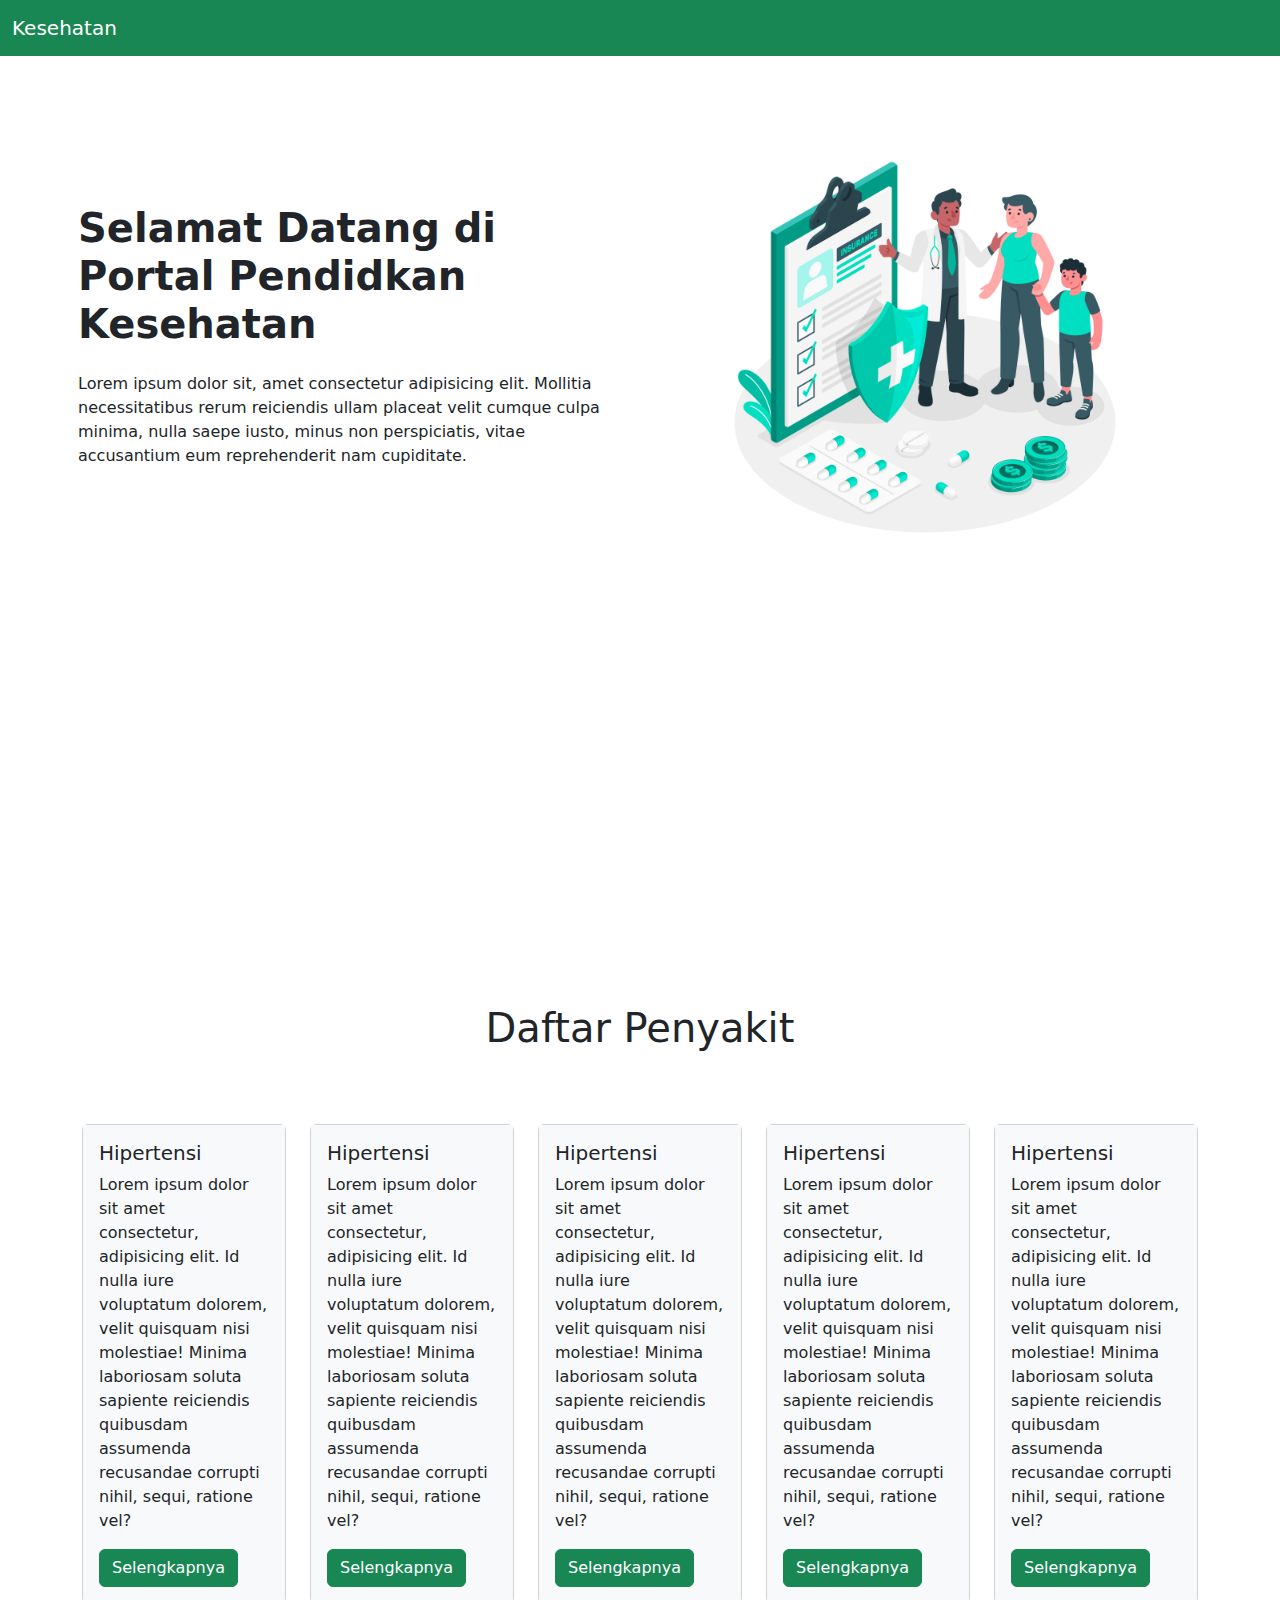
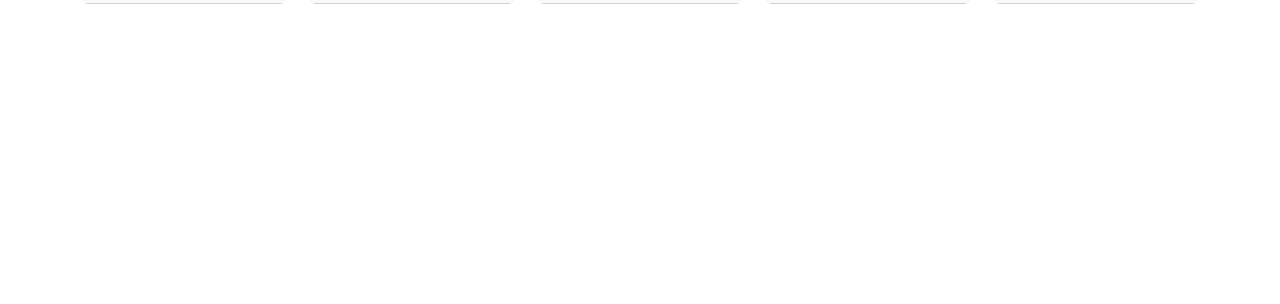
==== index.html @ 6a11264e "update 3" ====
<!DOCTYPE html>
<html lang="en">
  <head>
    <meta charset="UTF-8" />
    <meta name="viewport" content="width=device-width, initial-scale=1.0" />
    <title>Portal Kesehatan</title>
    <link
      href="https://cdn.jsdelivr.net/npm/bootstrap@5.3.3/dist/css/bootstrap.min.css"
      rel="stylesheet"
      integrity="sha384-QWTKZyjpPEjISv5WaRU9OFeRpok6YctnYmDr5pNlyT2bRjXh0JMhjY6hW+ALEwIH"
      crossorigin="anonymous"
    />
    <link rel="stylesheet" href="style.css" />
  </head>
  <body>
    <header class="sticky-top z-100">
      <nav class="navbar navbar-expand-lg bg-success">
        <div class="container-fluid">
          <a class="navbar-brand text-white" href="#">Kesehatan</a>
          <button
            class="navbar-toggler"
            type="button"
            data-bs-toggle="collapse"
            data-bs-target="#navbarSupportedContent"
            aria-controls="navbarSupportedContent"
            aria-expanded="false"
            aria-label="Toggle navigation"
          >
            <span class="navbar-toggler-icon"></span>
          </button>
          <div class="collapse navbar-collapse" id="navbarSupportedContent">
            <!-- <ul class="navbar-nav me-auto mb-2 mb-lg-0">
              <li class="nav-item">
                <a class="nav-link active" aria-current="page" href="#">Home</a>
              </li>
              <li class="nav-item">
                <a class="nav-link" href="#">Link</a>
              </li>
              <li class="nav-item dropdown">
                <a
                  class="nav-link dropdown-toggle"
                  href="#"
                  role="button"
                  data-bs-toggle="dropdown"
                  aria-expanded="false"
                >
                  Dropdown
                </a>
                <ul class="dropdown-menu">
                  <li><a class="dropdown-item" href="#">Action</a></li>
                  <li><a class="dropdown-item" href="#">Another action</a></li>
                  <li><hr class="dropdown-divider" /></li>
                  <li>
                    <a class="dropdown-item" href="#">Something else here</a>
                  </li>
                </ul>
              </li>
              <li class="nav-item">
                <a class="nav-link disabled" aria-disabled="true">Disabled</a>
              </li>
            </ul>
            <form class="d-flex" role="search">
              <input
                class="form-control me-2"
                type="search"
                placeholder="Search"
                aria-label="Search"
              />
              <button class="btn btn-outline-success" type="submit">
                Search
              </button>
            </form> -->
          </div>
        </div>
      </nav>
    </header>

    <main class="pt-5">
      <section class="about">
        <div class="container vh-100">
          <div class="row justify-content-center align-items-center pt-4">
            <div class="col-6 my-2 p-2">
              <h1 class="fw-bold mb-4">
                Selamat Datang di Portal Pendidkan Kesehatan
              </h1>
              <p>
                Lorem ipsum dolor sit, amet consectetur adipisicing elit.
                Mollitia necessitatibus rerum reiciendis ullam placeat velit
                cumque culpa minima, nulla saepe iusto, minus non perspiciatis,
                vitae accusantium eum reprehenderit nam cupiditate.
              </p>
            </div>
            <div class="col-6 my-2 p-2">
              <div class="d-flex justify-content-center">
                <img src="img/logo.jpg" alt="" width="400" />
              </div>
            </div>
          </div>
        </div>
      </section>
      <section class="konten">
        <div class="container vh-100">
          <h1 class="text-center mb-4">Daftar Penyakit</h1>
          <div class="d-flex gap-4 justify-content-center">
            <div class="card mt-5" style="width: 18rem">
              <div class="card-body bg-light">
                <h5 class="card-title">Hipertensi</h5>
                <p class="card-text">
                  Lorem ipsum dolor sit amet consectetur, adipisicing elit. Id
                  nulla iure voluptatum dolorem, velit quisquam nisi molestiae!
                  Minima laboriosam soluta sapiente reiciendis quibusdam
                  assumenda recusandae corrupti nihil, sequi, ratione vel?
                </p>
                <a href="page/hipertensi.html" target="_blank" class="btn btn-success">Selengkapnya</a>
              </div>
            </div>
            <div class="card mt-5" style="width: 18rem">
              <div class="card-body bg-light">
                <h5 class="card-title">Hipertensi</h5>
                <p class="card-text">
                  Lorem ipsum dolor sit amet consectetur, adipisicing elit. Id
                  nulla iure voluptatum dolorem, velit quisquam nisi molestiae!
                  Minima laboriosam soluta sapiente reiciendis quibusdam
                  assumenda recusandae corrupti nihil, sequi, ratione vel?
                </p>
                <a href="#" class="btn btn-success">Selengkapnya</a>
              </div>
            </div>
            <div class="card mt-5" style="width: 18rem">
              <div class="card-body bg-light">
                <h5 class="card-title">Hipertensi</h5>
                <p class="card-text">
                  Lorem ipsum dolor sit amet consectetur, adipisicing elit. Id
                  nulla iure voluptatum dolorem, velit quisquam nisi molestiae!
                  Minima laboriosam soluta sapiente reiciendis quibusdam
                  assumenda recusandae corrupti nihil, sequi, ratione vel?
                </p>
                <a href="#" class="btn btn-success">Selengkapnya</a>
              </div>
            </div>
            <div class="card mt-5" style="width: 18rem">
              <div class="card-body bg-light">
                <h5 class="card-title">Hipertensi</h5>
                <p class="card-text">
                  Lorem ipsum dolor sit amet consectetur, adipisicing elit. Id
                  nulla iure voluptatum dolorem, velit quisquam nisi molestiae!
                  Minima laboriosam soluta sapiente reiciendis quibusdam
                  assumenda recusandae corrupti nihil, sequi, ratione vel?
                </p>
                <a href="#" class="btn btn-success">Selengkapnya</a>
              </div>
            </div>
            <div class="card mt-5" style="width: 18rem">
              <div class="card-body bg-light">
                <h5 class="card-title">Hipertensi</h5>
                <p class="card-text">
                  Lorem ipsum dolor sit amet consectetur, adipisicing elit. Id
                  nulla iure voluptatum dolorem, velit quisquam nisi molestiae!
                  Minima laboriosam soluta sapiente reiciendis quibusdam
                  assumenda recusandae corrupti nihil, sequi, ratione vel?
                </p>
                <a href="#" class="btn btn-success">Selengkapnya</a>
              </div>
            </div>
          </div>
        </div>
      </section>
    </main>

    <script
      src="https://cdn.jsdelivr.net/npm/bootstrap@5.3.3/dist/js/bootstrap.bundle.min.js"
      integrity="sha384-YvpcrYf0tY3lHB60NNkmXc5s9fDVZLESaAA55NDzOxhy9GkcIdslK1eN7N6jIeHz"
      crossorigin="anonymous"
    ></script>
  </body>
</html>
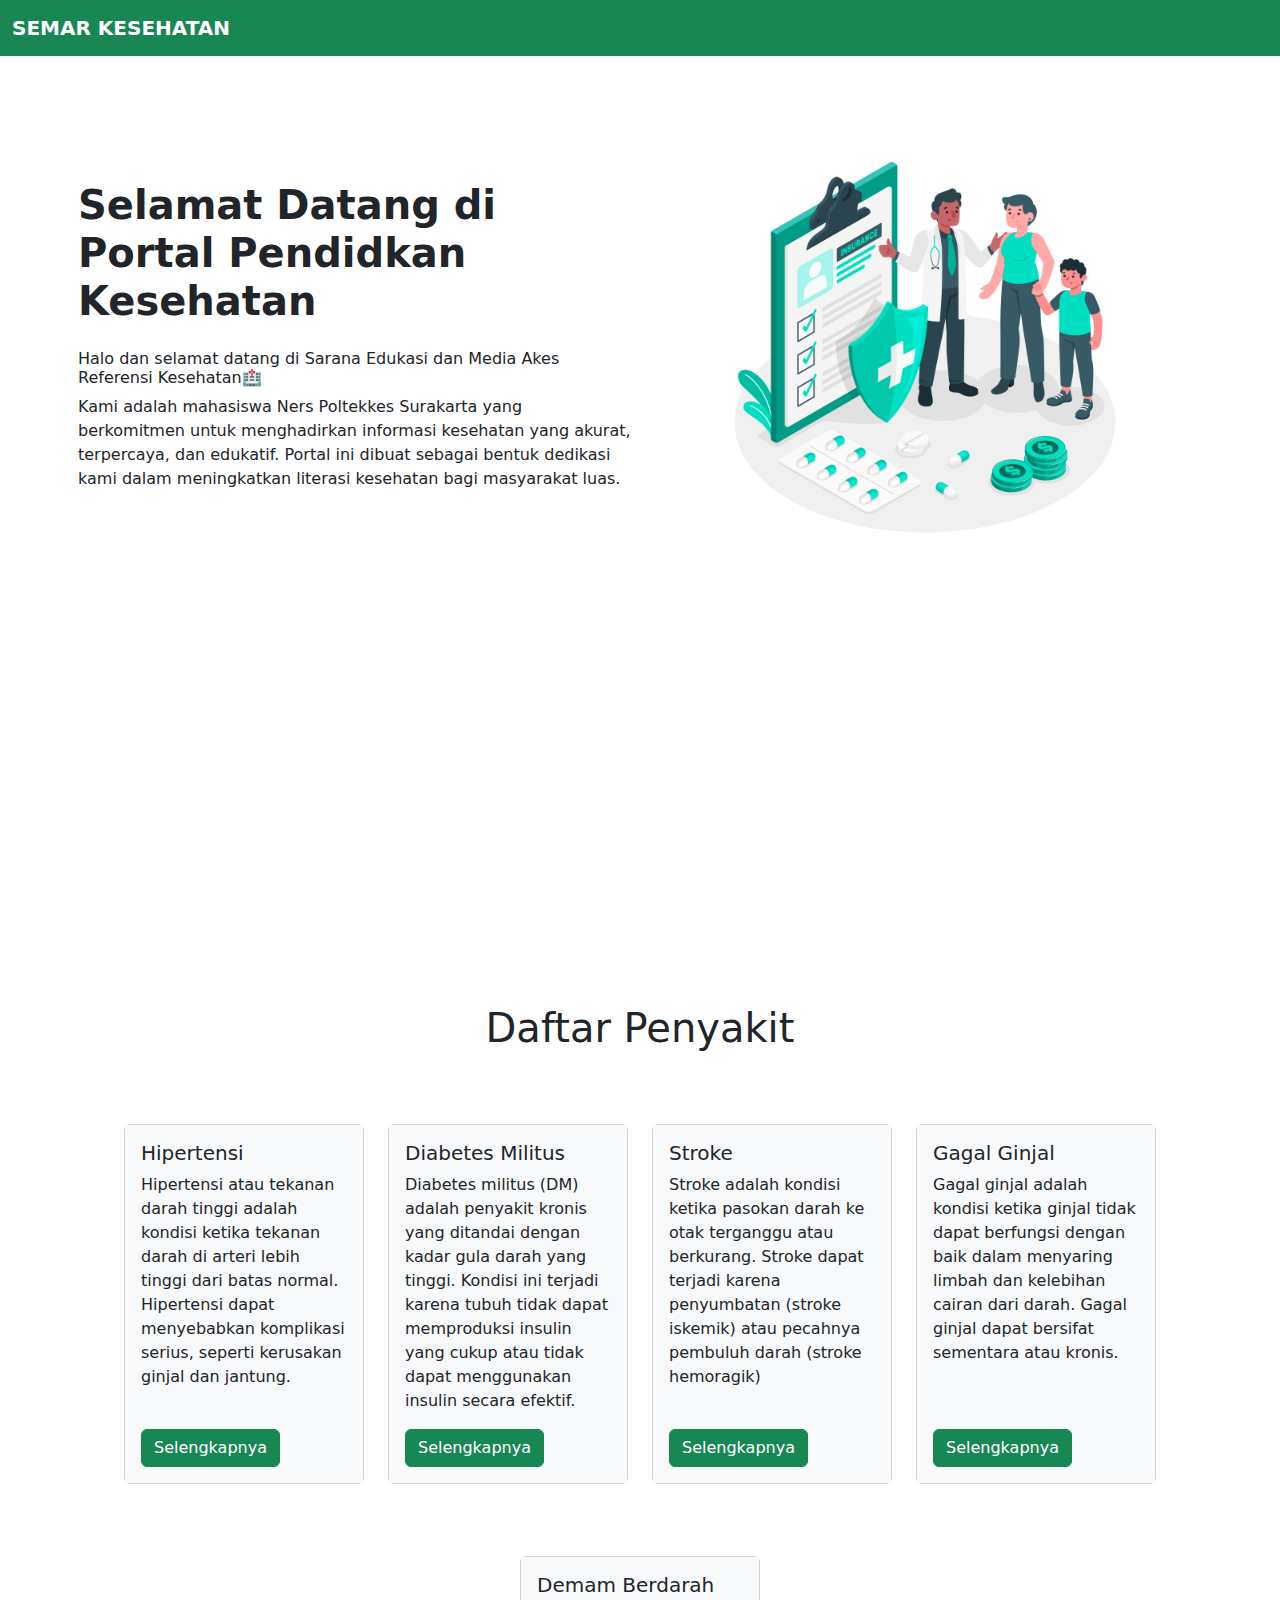
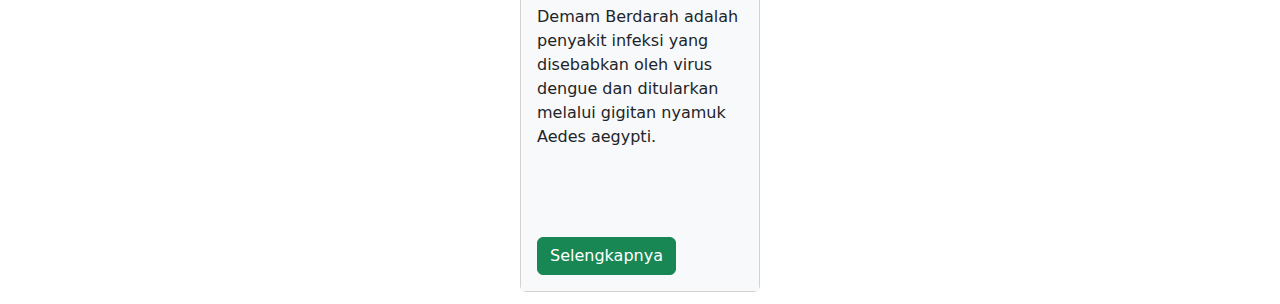
==== commit d8c261d5: "update some" ====
--- a/index.html
+++ b/index.html
@@ -16,7 +16,9 @@
     <header class="sticky-top z-100">
       <nav class="navbar navbar-expand-lg bg-success">
         <div class="container-fluid">
-          <a class="navbar-brand text-white" href="#">Kesehatan</a>
+          <a class="navbar-brand text-white" href="#"
+            ><strong>SEMAR KESEHATAN</strong></a
+          >
           <button
             class="navbar-toggler"
             type="button"
@@ -79,20 +81,27 @@
       <section class="about">
         <div class="container vh-100">
           <div class="row justify-content-center align-items-center pt-4">
-            <div class="col-6 my-2 p-2">
-              <h1 class="fw-bold mb-4">
-                Selamat Datang di Portal Pendidkan Kesehatan
-              </h1>
-              <p>
-                Lorem ipsum dolor sit, amet consectetur adipisicing elit.
-                Mollitia necessitatibus rerum reiciendis ullam placeat velit
-                cumque culpa minima, nulla saepe iusto, minus non perspiciatis,
-                vitae accusantium eum reprehenderit nam cupiditate.
-              </p>
+            <div class="col-6 my-2 p-2 teks-head">
+              <div class="kesehatan">
+                <h1 class="fw-bold mb-4">
+                  Selamat Datang di Portal Pendidkan Kesehatan
+                </h1>
+                <h6>
+                  Halo dan selamat datang di Sarana Edukasi dan Media Akes
+                  Referensi Kesehatan🏥
+                </h6>
+                <p>
+                  Kami adalah mahasiswa Ners Poltekkes Surakarta yang
+                  berkomitmen untuk menghadirkan informasi kesehatan yang
+                  akurat, terpercaya, dan edukatif. Portal ini dibuat sebagai
+                  bentuk dedikasi kami dalam meningkatkan literasi kesehatan
+                  bagi masyarakat luas.
+                </p>
+              </div>
             </div>
             <div class="col-6 my-2 p-2">
               <div class="d-flex justify-content-center">
-                <img src="img/logo.jpg" alt="" width="400" />
+                <img src="img/logo.jpg" alt="" width="400" loading="lazy" />
               </div>
             </div>
           </div>
@@ -101,65 +110,66 @@
       <section class="konten">
         <div class="container vh-100">
           <h1 class="text-center mb-4">Daftar Penyakit</h1>
-          <div class="d-flex gap-4 justify-content-center">
-            <div class="card mt-5" style="width: 18rem">
+          <div class="penyakit d-flex flex-wrap gap-4 justify-content-center">
+            <div class="card mt-5" style="width: 15rem">
               <div class="card-body bg-light">
                 <h5 class="card-title">Hipertensi</h5>
                 <p class="card-text">
-                  Lorem ipsum dolor sit amet consectetur, adipisicing elit. Id
-                  nulla iure voluptatum dolorem, velit quisquam nisi molestiae!
-                  Minima laboriosam soluta sapiente reiciendis quibusdam
-                  assumenda recusandae corrupti nihil, sequi, ratione vel?
+                  Hipertensi atau tekanan darah tinggi adalah kondisi ketika
+                  tekanan darah di arteri lebih tinggi dari batas normal.
+                  Hipertensi dapat menyebabkan komplikasi serius, seperti
+                  kerusakan ginjal dan jantung.
                 </p>
-                <a href="page/hipertensi.html" target="_blank" class="btn btn-success">Selengkapnya</a>
+                  <a href="page/hipertensi.html" class="tombolNext btn btn-success mt-4"
+                    >Selengkapnya</a
+                  >
               </div>
             </div>
-            <div class="card mt-5" style="width: 18rem">
+            <div class="card mt-5" style="width: 15rem">
               <div class="card-body bg-light">
-                <h5 class="card-title">Hipertensi</h5>
+                <h5 class="card-title">Diabetes Militus</h5>
                 <p class="card-text">
-                  Lorem ipsum dolor sit amet consectetur, adipisicing elit. Id
-                  nulla iure voluptatum dolorem, velit quisquam nisi molestiae!
-                  Minima laboriosam soluta sapiente reiciendis quibusdam
-                  assumenda recusandae corrupti nihil, sequi, ratione vel?
+                  Diabetes militus (DM) adalah penyakit kronis yang ditandai
+                  dengan kadar gula darah yang tinggi. Kondisi ini terjadi
+                  karena tubuh tidak dapat memproduksi insulin yang cukup atau
+                  tidak dapat menggunakan insulin secara efektif.
                 </p>
-                <a href="#" class="btn btn-success">Selengkapnya</a>
+                <a href="page/diabetes-militus.html" class="tombolNext btn btn-success">Selengkapnya</a>
               </div>
             </div>
-            <div class="card mt-5" style="width: 18rem">
+            <div class="card mt-5" style="width: 15rem">
               <div class="card-body bg-light">
-                <h5 class="card-title">Hipertensi</h5>
+                <h5 class="card-title">Stroke</h5>
                 <p class="card-text">
-                  Lorem ipsum dolor sit amet consectetur, adipisicing elit. Id
-                  nulla iure voluptatum dolorem, velit quisquam nisi molestiae!
-                  Minima laboriosam soluta sapiente reiciendis quibusdam
-                  assumenda recusandae corrupti nihil, sequi, ratione vel?
+                  Stroke adalah kondisi ketika pasokan darah ke otak terganggu
+                  atau berkurang. Stroke dapat terjadi karena penyumbatan
+                  (stroke iskemik) atau pecahnya pembuluh darah (stroke
+                  hemoragik)
                 </p>
-                <a href="#" class="btn btn-success">Selengkapnya</a>
+                <a href="page/stroke.html" class="tombolNext btn btn-success mt-4">Selengkapnya</a>
               </div>
             </div>
-            <div class="card mt-5" style="width: 18rem">
+            <div class="card mt-5" style="width: 15rem">
               <div class="card-body bg-light">
-                <h5 class="card-title">Hipertensi</h5>
+                <h5 class="card-title">Gagal Ginjal</h5>
                 <p class="card-text">
-                  Lorem ipsum dolor sit amet consectetur, adipisicing elit. Id
-                  nulla iure voluptatum dolorem, velit quisquam nisi molestiae!
-                  Minima laboriosam soluta sapiente reiciendis quibusdam
-                  assumenda recusandae corrupti nihil, sequi, ratione vel?
+                  Gagal ginjal adalah kondisi ketika ginjal tidak dapat
+                  berfungsi dengan baik dalam menyaring limbah dan kelebihan
+                  cairan dari darah. Gagal ginjal dapat bersifat sementara atau
+                  kronis.
                 </p>
-                <a href="#" class="btn btn-success">Selengkapnya</a>
+                <a href="page/gagal-ginjal.html" class="tombolNext btn btn-success mt-5">Selengkapnya</a>
               </div>
             </div>
-            <div class="card mt-5" style="width: 18rem">
+            <div class="card mt-5" style="width: 15rem">
               <div class="card-body bg-light">
-                <h5 class="card-title">Hipertensi</h5>
-                <p class="card-text">
-                  Lorem ipsum dolor sit amet consectetur, adipisicing elit. Id
-                  nulla iure voluptatum dolorem, velit quisquam nisi molestiae!
-                  Minima laboriosam soluta sapiente reiciendis quibusdam
-                  assumenda recusandae corrupti nihil, sequi, ratione vel?
+                <h5 class="card-title">Demam Berdarah</h5>
+                <p class="card-text mb-4 pb-3">
+                  Demam Berdarah adalah penyakit infeksi yang disebabkan oleh
+                  virus dengue dan ditularkan melalui gigitan nyamuk Aedes
+                  aegypti.
                 </p>
-                <a href="#" class="btn btn-success">Selengkapnya</a>
+                <a href="page/demam-berdarah.html" class="tombolNext btn btn-success mt-5">Selengkapnya</a>
               </div>
             </div>
           </div>
--- a/style.css
+++ b/style.css
@@ -0,0 +1,41 @@
+@media (max-width: 1000px) {
+    .about .row {
+        display: flex;
+        flex-direction: column-reverse;
+    }
+    .about img {
+        width: 300px;
+    }
+
+    .about .teks-head {
+        width: 100%;
+    }
+
+    .kesehatan {
+        padding: 10px;
+        width: 100%;
+    }
+
+    .penyakit {
+        flex-direction: column;
+        align-items: center;
+    }
+    
+    .penyakit .card {
+        margin-top: 10px !important;
+        width: 90% !important;
+    }
+
+    iframe {
+        width: 90%;
+        height: 215px;
+    }
+
+    .card-text {
+        margin-bottom: 2
+    }
+
+    .tombolNext {
+        margin-top: 0 !important;
+    }
+}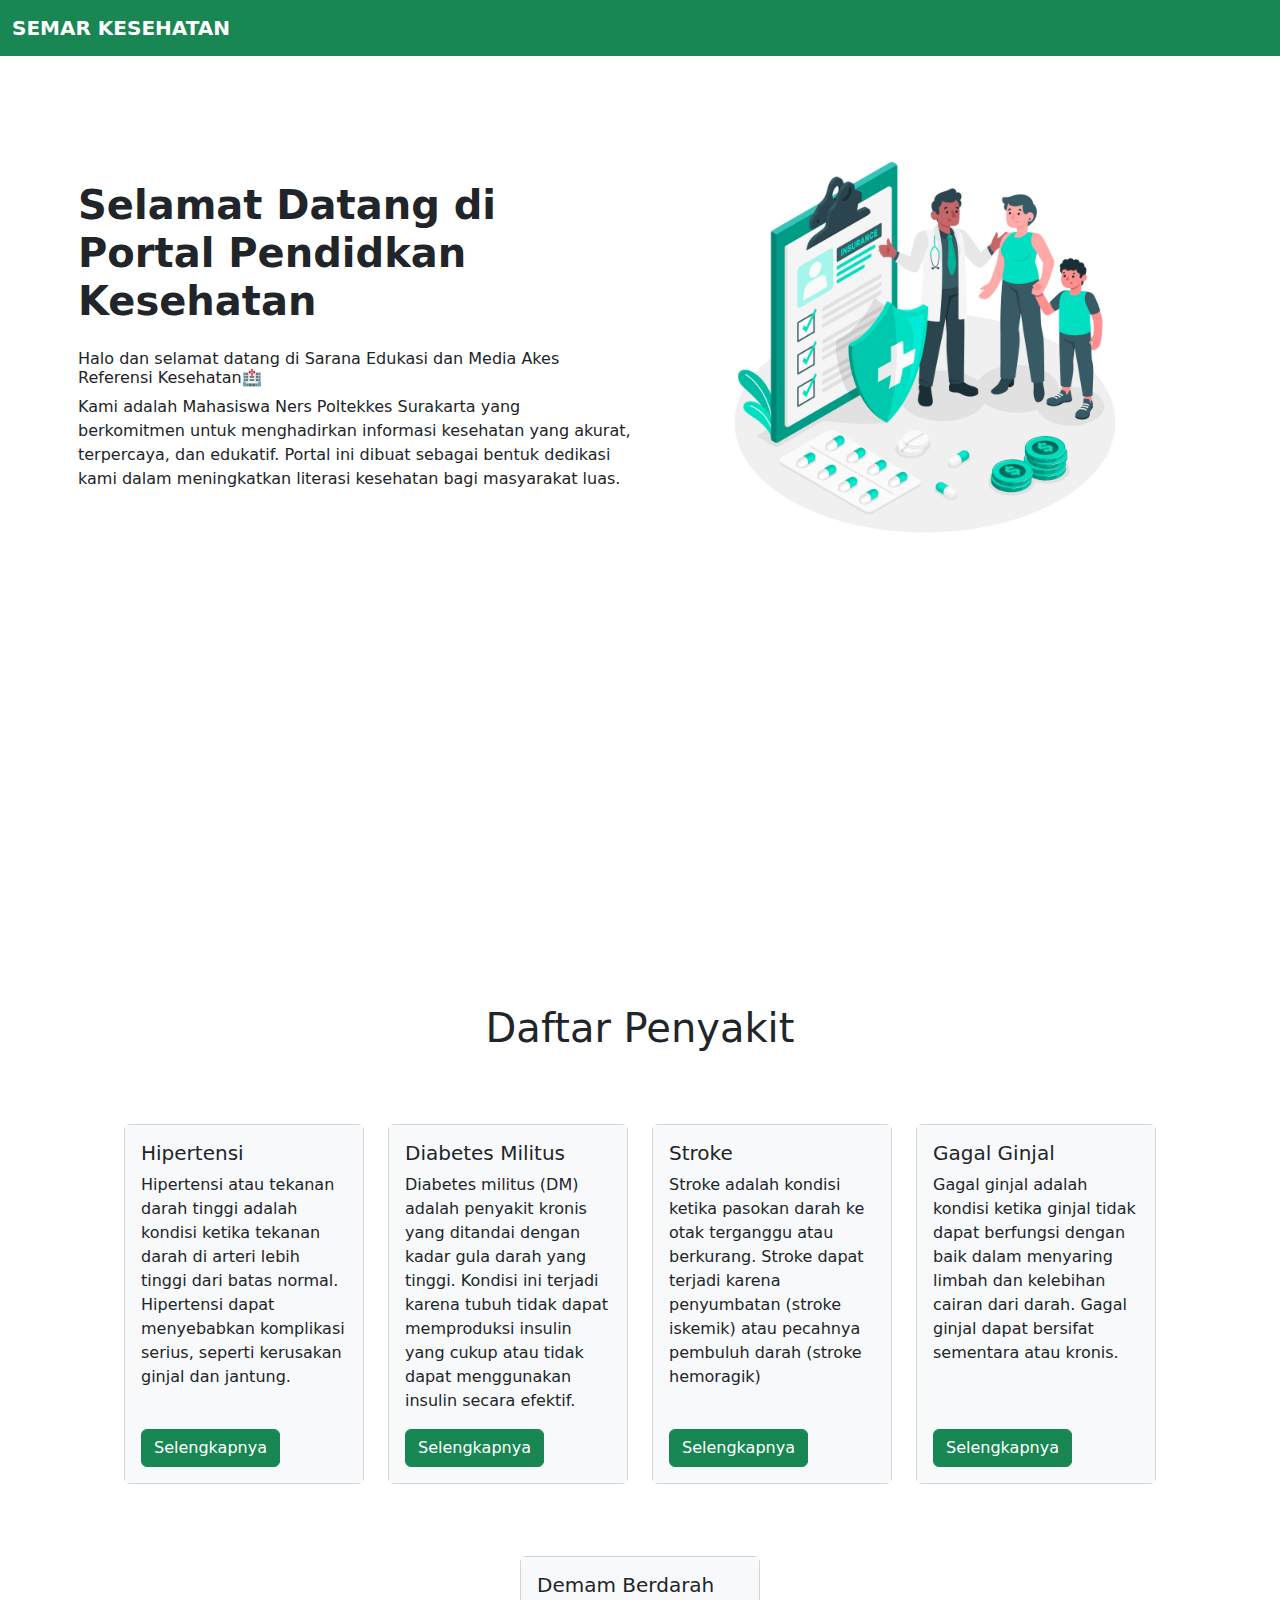
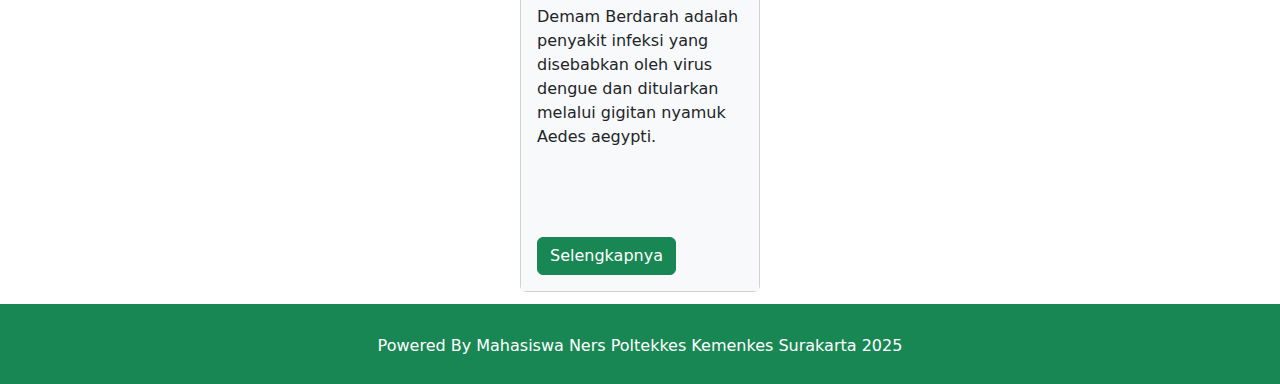
==== commit f0949848: "update some" ====
--- a/index.html
+++ b/index.html
@@ -91,7 +91,7 @@
                   Referensi Kesehatan🏥
                 </h6>
                 <p>
-                  Kami adalah mahasiswa Ners Poltekkes Surakarta yang
+                  Kami adalah Mahasiswa Ners Poltekkes Surakarta yang
                   berkomitmen untuk menghadirkan informasi kesehatan yang
                   akurat, terpercaya, dan edukatif. Portal ini dibuat sebagai
                   bentuk dedikasi kami dalam meningkatkan literasi kesehatan
@@ -161,7 +161,7 @@
                 <a href="page/gagal-ginjal.html" class="tombolNext btn btn-success mt-5">Selengkapnya</a>
               </div>
             </div>
-            <div class="card mt-5" style="width: 15rem">
+            <div class="card mt-5 mb-5" style="width: 15rem">
               <div class="card-body bg-light">
                 <h5 class="card-title">Demam Berdarah</h5>
                 <p class="card-text mb-4 pb-3">
@@ -177,6 +177,10 @@
       </section>
     </main>
 
+    <footer class="bg-success">
+      <p>Powered By Mahasiswa Ners Poltekkes Kemenkes Surakarta 2025</p>
+    </footer>
+
     <script
       src="https://cdn.jsdelivr.net/npm/bootstrap@5.3.3/dist/js/bootstrap.bundle.min.js"
       integrity="sha384-YvpcrYf0tY3lHB60NNkmXc5s9fDVZLESaAA55NDzOxhy9GkcIdslK1eN7N6jIeHz"
--- a/style.css
+++ b/style.css
@@ -1,3 +1,14 @@
+footer {
+    color: white;
+    padding-top: 20px;
+    display: flex;
+    justify-content: center;
+    align-items: center;
+    width: 100%;
+    height: 80px;
+    margin-top: auto;
+}
+
 @media (max-width: 1000px) {
     .about .row {
         display: flex;
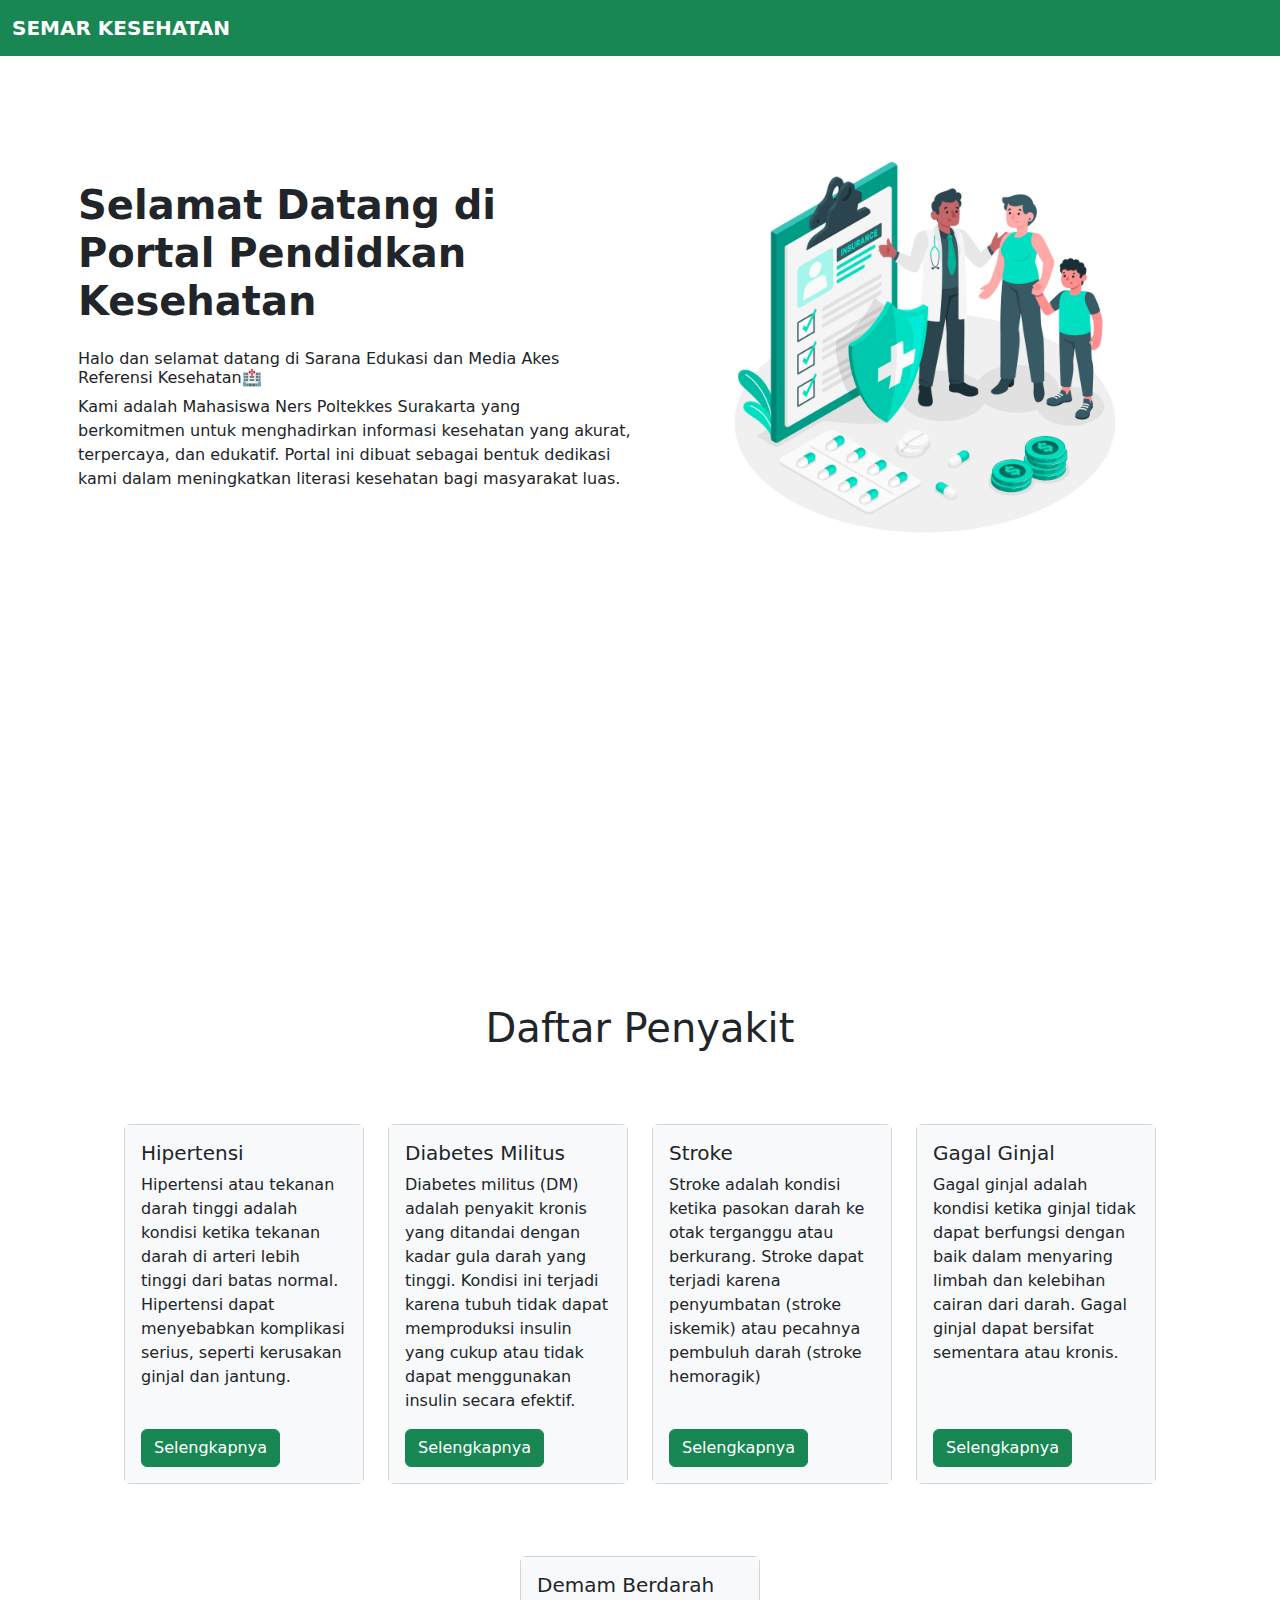
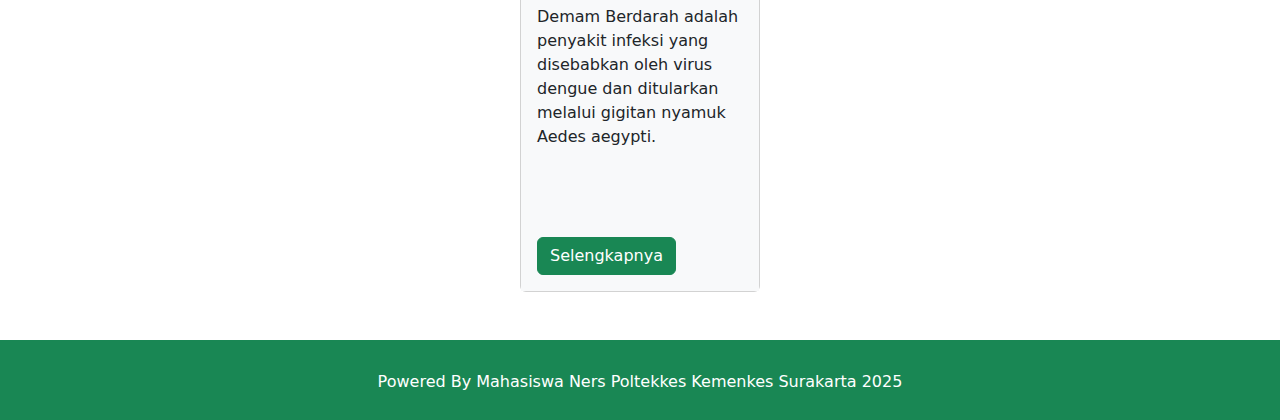
==== commit 5e2229fe: "update footer" ====
--- a/index.html
+++ b/index.html
@@ -108,7 +108,7 @@
         </div>
       </section>
       <section class="konten">
-        <div class="container vh-100">
+        <div class="container">
           <h1 class="text-center mb-4">Daftar Penyakit</h1>
           <div class="penyakit d-flex flex-wrap gap-4 justify-content-center">
             <div class="card mt-5" style="width: 15rem">
--- a/style.css
+++ b/style.css
@@ -15,7 +15,7 @@
         flex-direction: column-reverse;
     }
     .about img {
-        width: 300px;
+        width: 250px;
     }
 
     .about .teks-head {
@@ -49,4 +49,8 @@
     .tombolNext {
         margin-top: 0 !important;
     }
+
+    footer {
+        font-size: small;
+    }
 }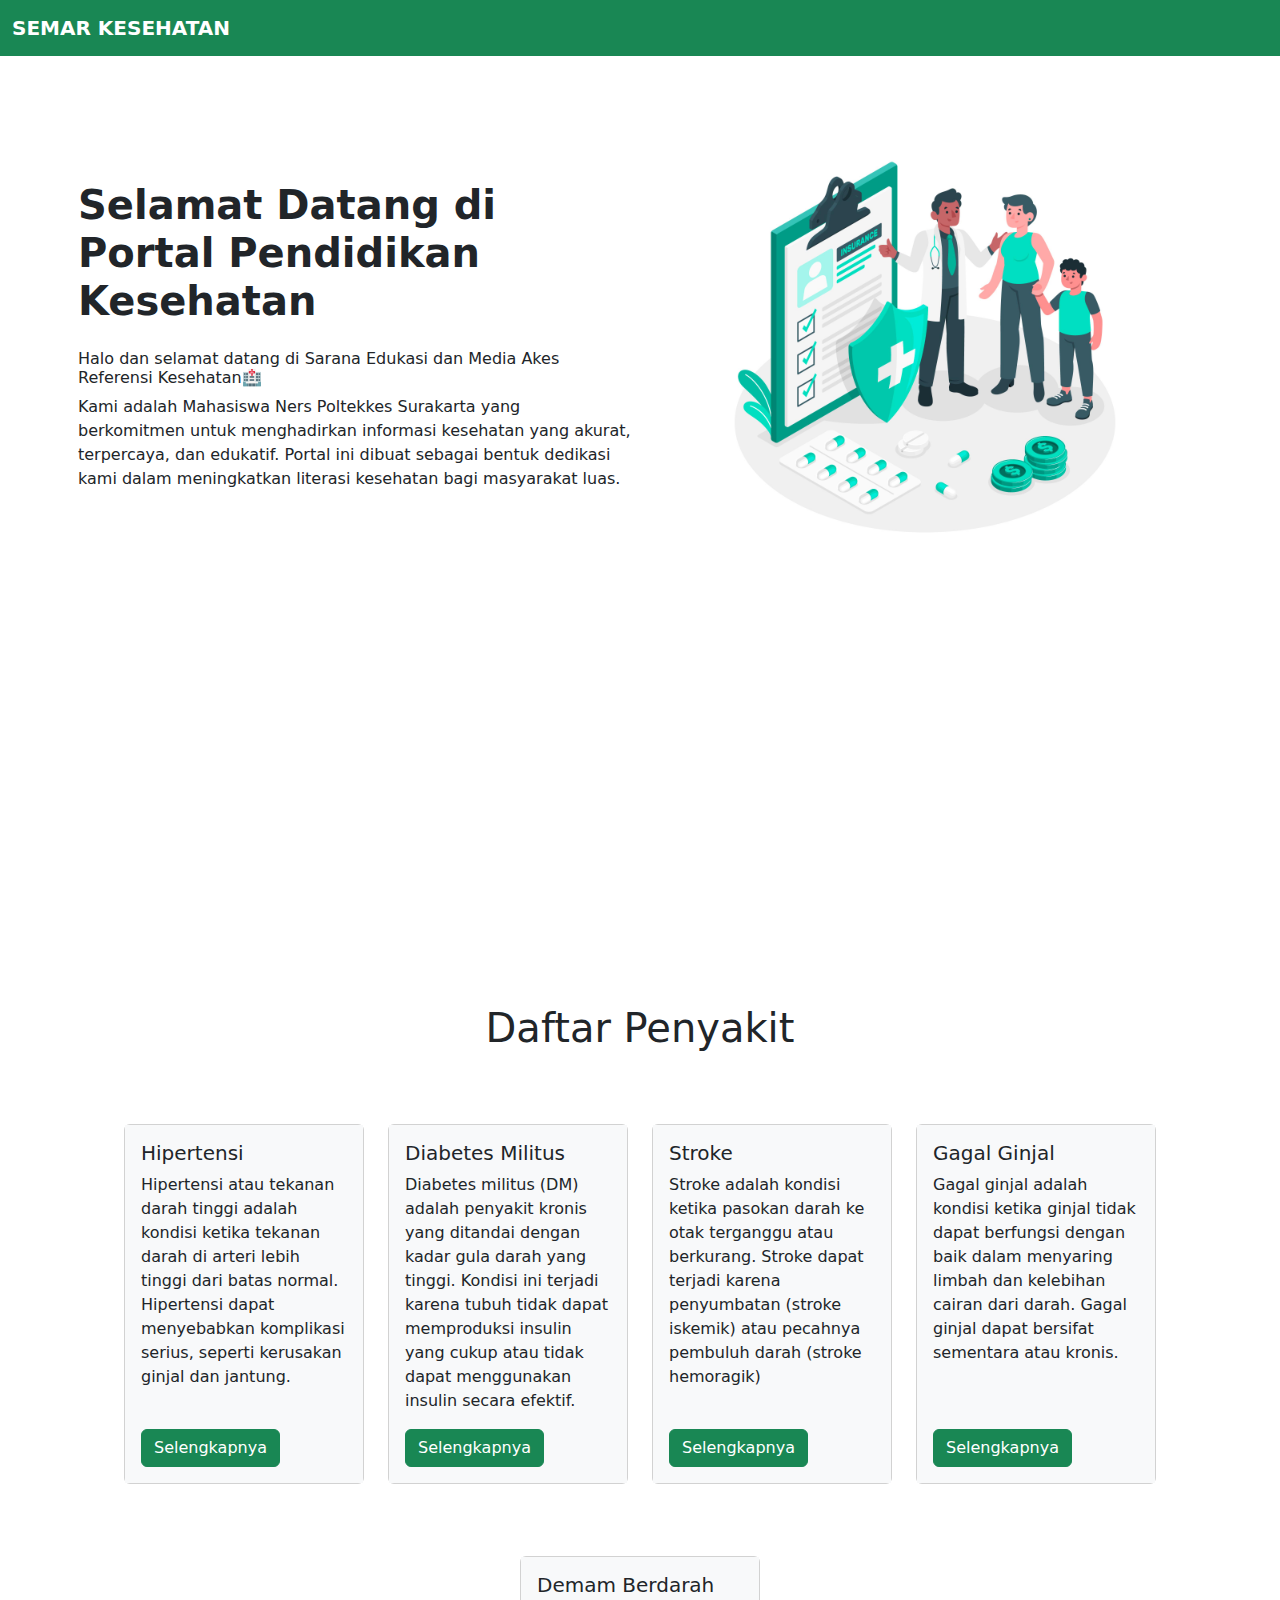
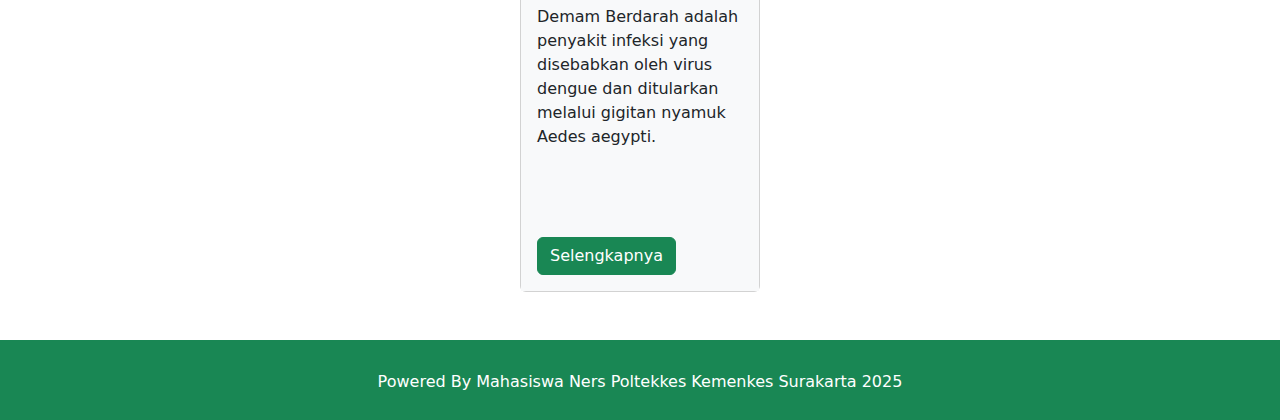
==== commit 826b279b: "update home" ====
--- a/index.html
+++ b/index.html
@@ -84,7 +84,7 @@
             <div class="col-6 my-2 p-2 teks-head">
               <div class="kesehatan">
                 <h1 class="fw-bold mb-4">
-                  Selamat Datang di Portal Pendidkan Kesehatan
+                  Selamat Datang di Portal Pendidikan Kesehatan
                 </h1>
                 <h6>
                   Halo dan selamat datang di Sarana Edukasi dan Media Akes
--- a/style.css
+++ b/style.css
@@ -53,4 +53,10 @@
     footer {
         font-size: small;
     }
+
+    footer p {
+        margin-left: 30px;
+        margin-right: 30px;
+        text-align: center;
+    }
 }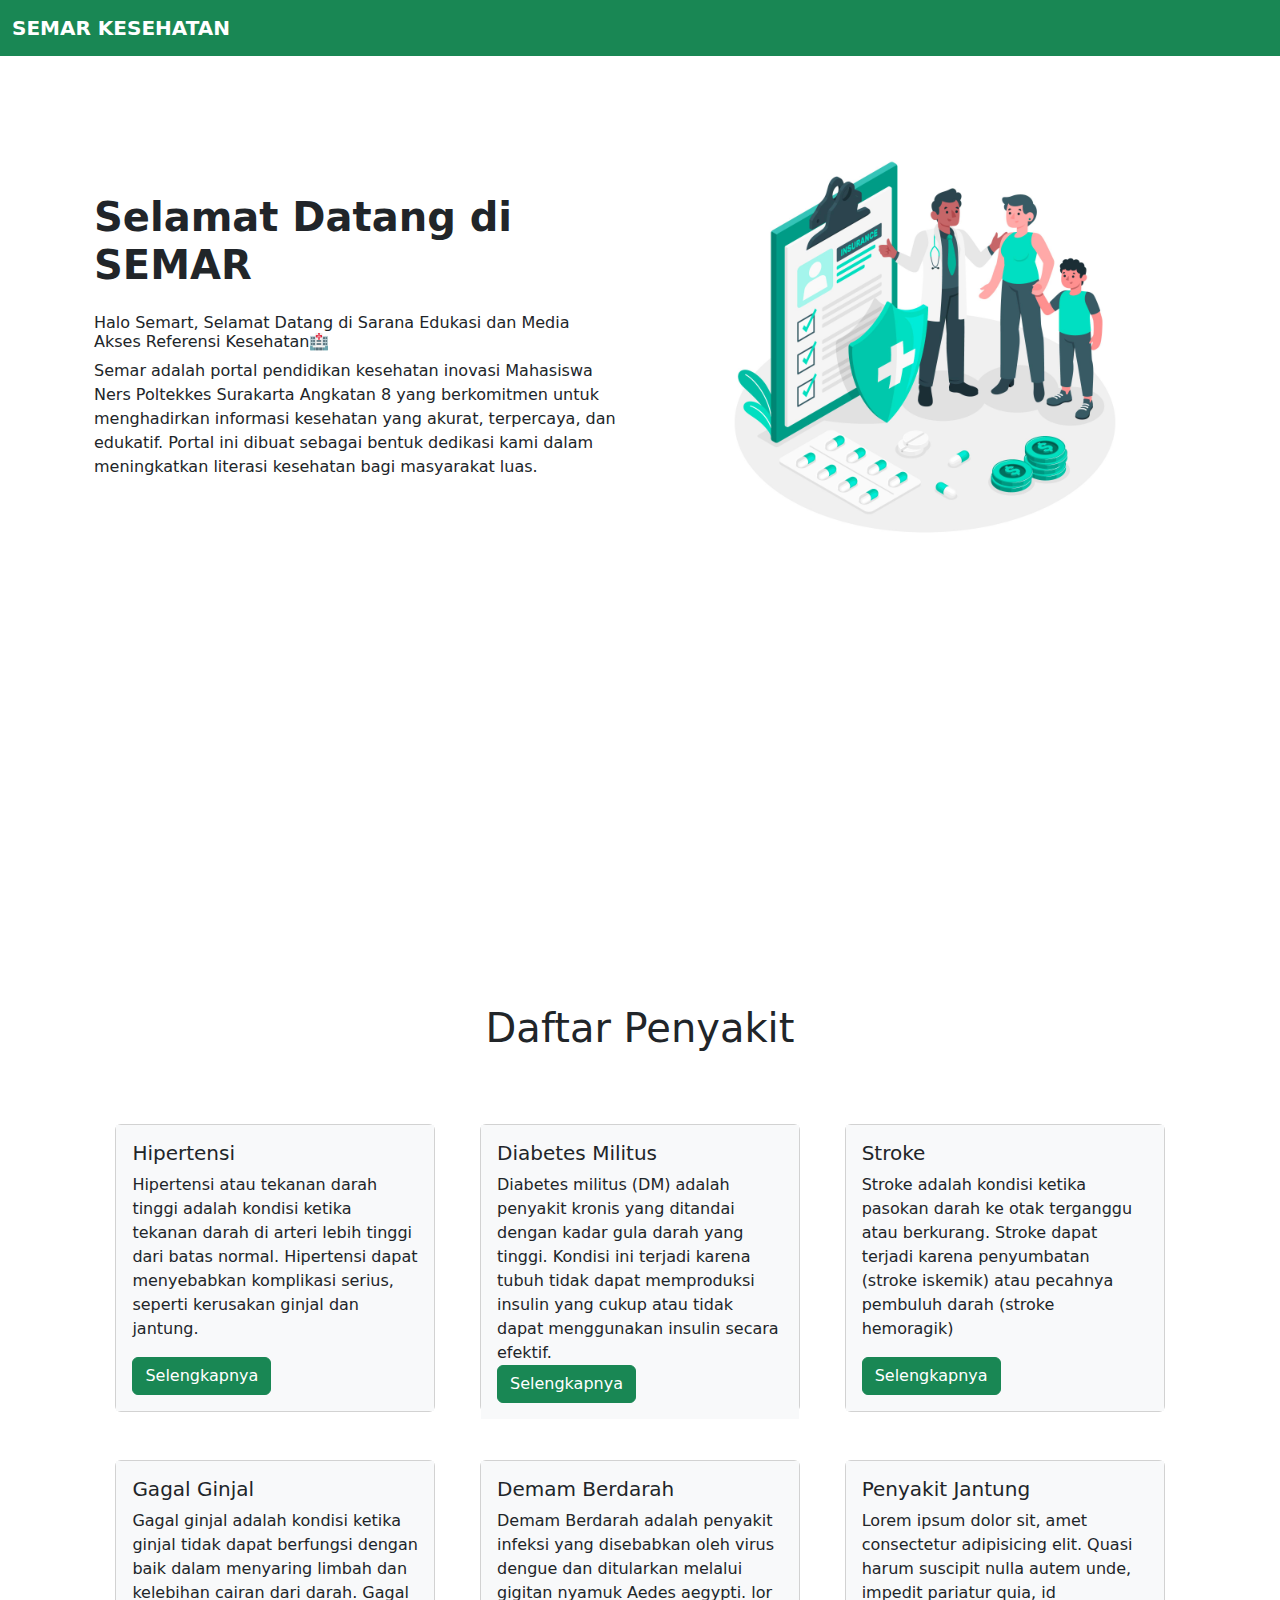
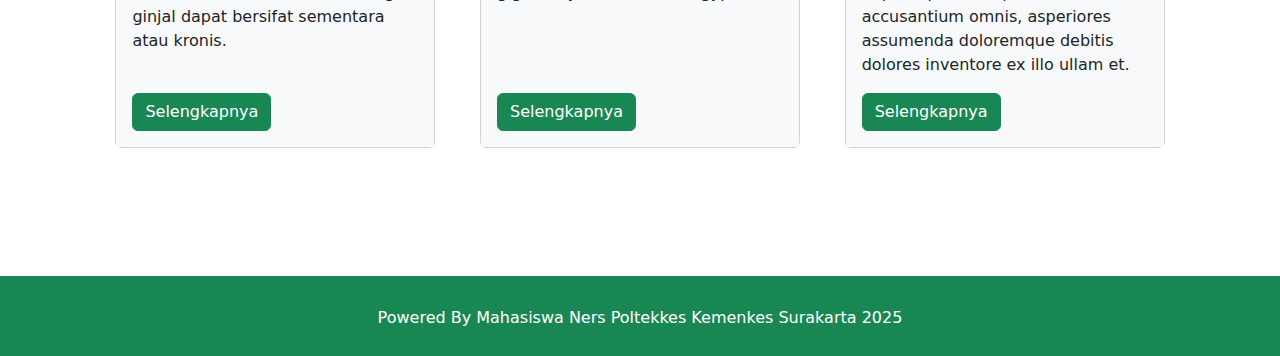
==== commit 2cc3c1e6: "add bagian penyakit" ====
--- a/index.html
+++ b/index.html
@@ -3,7 +3,7 @@
   <head>
     <meta charset="UTF-8" />
     <meta name="viewport" content="width=device-width, initial-scale=1.0" />
-    <title>Portal Kesehatan</title>
+    <title>Semar Kesehatan</title>
     <link
       href="https://cdn.jsdelivr.net/npm/bootstrap@5.3.3/dist/css/bootstrap.min.css"
       rel="stylesheet"
@@ -19,60 +19,6 @@
           <a class="navbar-brand text-white" href="#"
             ><strong>SEMAR KESEHATAN</strong></a
           >
-          <button
-            class="navbar-toggler"
-            type="button"
-            data-bs-toggle="collapse"
-            data-bs-target="#navbarSupportedContent"
-            aria-controls="navbarSupportedContent"
-            aria-expanded="false"
-            aria-label="Toggle navigation"
-          >
-            <span class="navbar-toggler-icon"></span>
-          </button>
-          <div class="collapse navbar-collapse" id="navbarSupportedContent">
-            <!-- <ul class="navbar-nav me-auto mb-2 mb-lg-0">
-              <li class="nav-item">
-                <a class="nav-link active" aria-current="page" href="#">Home</a>
-              </li>
-              <li class="nav-item">
-                <a class="nav-link" href="#">Link</a>
-              </li>
-              <li class="nav-item dropdown">
-                <a
-                  class="nav-link dropdown-toggle"
-                  href="#"
-                  role="button"
-                  data-bs-toggle="dropdown"
-                  aria-expanded="false"
-                >
-                  Dropdown
-                </a>
-                <ul class="dropdown-menu">
-                  <li><a class="dropdown-item" href="#">Action</a></li>
-                  <li><a class="dropdown-item" href="#">Another action</a></li>
-                  <li><hr class="dropdown-divider" /></li>
-                  <li>
-                    <a class="dropdown-item" href="#">Something else here</a>
-                  </li>
-                </ul>
-              </li>
-              <li class="nav-item">
-                <a class="nav-link disabled" aria-disabled="true">Disabled</a>
-              </li>
-            </ul>
-            <form class="d-flex" role="search">
-              <input
-                class="form-control me-2"
-                type="search"
-                placeholder="Search"
-                aria-label="Search"
-              />
-              <button class="btn btn-outline-success" type="submit">
-                Search
-              </button>
-            </form> -->
-          </div>
         </div>
       </nav>
     </header>
@@ -82,20 +28,18 @@
         <div class="container vh-100">
           <div class="row justify-content-center align-items-center pt-4">
             <div class="col-6 my-2 p-2 teks-head">
-              <div class="kesehatan">
-                <h1 class="fw-bold mb-4">
-                  Selamat Datang di Portal Pendidikan Kesehatan
-                </h1>
+              <div class="kesehatan px-3">
+                <h1 class="fw-bold mb-4">Selamat Datang di SEMAR</h1>
                 <h6>
-                  Halo dan selamat datang di Sarana Edukasi dan Media Akes
+                  Halo Semart, Selamat Datang di Sarana Edukasi dan Media Akses
                   Referensi Kesehatan🏥
                 </h6>
                 <p>
-                  Kami adalah Mahasiswa Ners Poltekkes Surakarta yang
-                  berkomitmen untuk menghadirkan informasi kesehatan yang
-                  akurat, terpercaya, dan edukatif. Portal ini dibuat sebagai
-                  bentuk dedikasi kami dalam meningkatkan literasi kesehatan
-                  bagi masyarakat luas.
+                  Semar adalah portal pendidikan kesehatan inovasi Mahasiswa
+                  Ners Poltekkes Surakarta Angkatan 8 yang berkomitmen untuk
+                  menghadirkan informasi kesehatan yang akurat, terpercaya, dan
+                  edukatif. Portal ini dibuat sebagai bentuk dedikasi kami dalam
+                  meningkatkan literasi kesehatan bagi masyarakat luas.
                 </p>
               </div>
             </div>
@@ -110,66 +54,132 @@
       <section class="konten">
         <div class="container">
           <h1 class="text-center mb-4">Daftar Penyakit</h1>
-          <div class="penyakit d-flex flex-wrap gap-4 justify-content-center">
-            <div class="card mt-5" style="width: 15rem">
-              <div class="card-body bg-light">
-                <h5 class="card-title">Hipertensi</h5>
-                <p class="card-text">
-                  Hipertensi atau tekanan darah tinggi adalah kondisi ketika
-                  tekanan darah di arteri lebih tinggi dari batas normal.
-                  Hipertensi dapat menyebabkan komplikasi serius, seperti
-                  kerusakan ginjal dan jantung.
-                </p>
-                  <a href="page/hipertensi.html" class="tombolNext btn btn-success mt-4"
-                    >Selengkapnya</a
-                  >
-              </div>
-            </div>
-            <div class="card mt-5" style="width: 15rem">
-              <div class="card-body bg-light">
-                <h5 class="card-title">Diabetes Militus</h5>
-                <p class="card-text">
-                  Diabetes militus (DM) adalah penyakit kronis yang ditandai
-                  dengan kadar gula darah yang tinggi. Kondisi ini terjadi
-                  karena tubuh tidak dapat memproduksi insulin yang cukup atau
-                  tidak dapat menggunakan insulin secara efektif.
-                </p>
-                <a href="page/diabetes-militus.html" class="tombolNext btn btn-success">Selengkapnya</a>
-              </div>
-            </div>
-            <div class="card mt-5" style="width: 15rem">
-              <div class="card-body bg-light">
-                <h5 class="card-title">Stroke</h5>
-                <p class="card-text">
-                  Stroke adalah kondisi ketika pasokan darah ke otak terganggu
-                  atau berkurang. Stroke dapat terjadi karena penyumbatan
-                  (stroke iskemik) atau pecahnya pembuluh darah (stroke
-                  hemoragik)
-                </p>
-                <a href="page/stroke.html" class="tombolNext btn btn-success mt-4">Selengkapnya</a>
-              </div>
-            </div>
-            <div class="card mt-5" style="width: 15rem">
-              <div class="card-body bg-light">
-                <h5 class="card-title">Gagal Ginjal</h5>
-                <p class="card-text">
-                  Gagal ginjal adalah kondisi ketika ginjal tidak dapat
-                  berfungsi dengan baik dalam menyaring limbah dan kelebihan
-                  cairan dari darah. Gagal ginjal dapat bersifat sementara atau
-                  kronis.
-                </p>
-                <a href="page/gagal-ginjal.html" class="tombolNext btn btn-success mt-5">Selengkapnya</a>
-              </div>
-            </div>
-            <div class="card mt-5 mb-5" style="width: 15rem">
-              <div class="card-body bg-light">
-                <h5 class="card-title">Demam Berdarah</h5>
-                <p class="card-text mb-4 pb-3">
-                  Demam Berdarah adalah penyakit infeksi yang disebabkan oleh
-                  virus dengue dan ditularkan melalui gigitan nyamuk Aedes
-                  aegypti.
-                </p>
-                <a href="page/demam-berdarah.html" class="tombolNext btn btn-success mt-5">Selengkapnya</a>
+          <div class="penyakit d-flex flex-wrap justify-content-center">
+            <div class="card mt-5">
+              <div
+                class="card-body bg-light d-flex flex-column justify-content-between"
+              >
+                <div class="deskripsi">
+                  <h5 class="card-title">Hipertensi</h5>
+                  <p class="card-text">
+                    Hipertensi atau tekanan darah tinggi adalah kondisi ketika
+                    tekanan darah di arteri lebih tinggi dari batas normal.
+                    Hipertensi dapat menyebabkan komplikasi serius, seperti
+                    kerusakan ginjal dan jantung.
+                  </p>
+                </div>
+                <div class="selengkapnya">
+                  <a
+                    href="page/hipertensi.html"
+                    class="tombolNext btn btn-success"
+                    >Selengkapnya</a
+                  >
+                </div>
+              </div>
+            </div>
+            <div class="card mt-5">
+              <div
+                class="card-body bg-light d-flex flex-column justify-content-between"
+              >
+                <div class="deskripsi">
+                  <h5 class="card-title">Diabetes Militus</h5>
+                  <p class="card-text">
+                    Diabetes militus (DM) adalah penyakit kronis yang ditandai
+                    dengan kadar gula darah yang tinggi. Kondisi ini terjadi
+                    karena tubuh tidak dapat memproduksi insulin yang cukup atau
+                    tidak dapat menggunakan insulin secara efektif.
+                  </p>
+                </div>
+                <div class="selengkapnya">
+                  <a
+                    href="page/diabetes-militus.html"
+                    class="tombolNext btn btn-success"
+                    >Selengkapnya</a
+                  >
+                </div>
+              </div>
+            </div>
+            <div class="card mt-5">
+              <div
+                class="card-body bg-light d-flex flex-column justify-content-between"
+              >
+                <div class="deskripsi">
+                  <h5 class="card-title">Stroke</h5>
+                  <p class="card-text">
+                    Stroke adalah kondisi ketika pasokan darah ke otak terganggu
+                    atau berkurang. Stroke dapat terjadi karena penyumbatan
+                    (stroke iskemik) atau pecahnya pembuluh darah (stroke
+                    hemoragik)
+                  </p>
+                </div>
+                <div class="selengkapnya">
+                  <a href="page/stroke.html" class="tombolNext btn btn-success"
+                    >Selengkapnya</a
+                  >
+                </div>
+              </div>
+            </div>
+            <div class="card mt-5">
+              <div
+                class="card-body bg-light d-flex flex-column justify-content-between"
+              >
+                <div class="deskripsi">
+                  <h5 class="card-title">Gagal Ginjal</h5>
+                  <p class="card-text">
+                    Gagal ginjal adalah kondisi ketika ginjal tidak dapat
+                    berfungsi dengan baik dalam menyaring limbah dan kelebihan
+                    cairan dari darah. Gagal ginjal dapat bersifat sementara
+                    atau kronis.
+                  </p>
+                </div>
+                <div class="selengkapnya">
+                  <a
+                    href="page/gagal-ginjal.html"
+                    class="tombolNext btn btn-success"
+                    >Selengkapnya</a
+                  >
+                </div>
+              </div>
+            </div>
+            <div class="card mt-5">
+              <div
+                class="card-body bg-light d-flex flex-column justify-content-between"
+              >
+                <div class="deskripsi">
+                  <h5 class="card-title">Demam Berdarah</h5>
+                  <p class="card-text">
+                    Demam Berdarah adalah penyakit infeksi yang disebabkan oleh
+                    virus dengue dan ditularkan melalui gigitan nyamuk Aedes
+                    aegypti. lor
+                  </p>
+                </div>
+                <div class="selengkapnya">
+                  <a
+                    href="page/demam-berdarah.html"
+                    class="tombolNext btn btn-success"
+                    >Selengkapnya</a
+                  >
+                </div>
+              </div>
+            </div>
+            <div class="card mt-5">
+              <div
+                class="card-body bg-light d-flex flex-column justify-content-between"
+              >
+                <div class="deskripsi">
+                  <h5 class="card-title">Penyakit Jantung</h5>
+                  <p class="card-text">
+                    Lorem ipsum dolor sit, amet consectetur adipisicing elit.
+                    Quasi harum suscipit nulla autem unde, impedit pariatur
+                    quia, id accusantium omnis, asperiores assumenda doloremque
+                    debitis dolores inventore ex illo ullam et.
+                  </p>
+                </div>
+                <div class="selengkapnya">
+                  <a href="#" class="tombolNext btn btn-success"
+                    >Selengkapnya</a
+                  >
+                </div>
               </div>
             </div>
           </div>
--- a/style.css
+++ b/style.css
@@ -7,6 +7,19 @@
     width: 100%;
     height: 80px;
     margin-top: auto;
+}
+
+.konten .container {
+    margin-bottom: 10%;
+}
+
+.card {
+    width: 20rem;
+    height: 18rem;
+}
+
+.penyakit {
+    gap: 4%;
 }
 
 @media (max-width: 1000px) {
@@ -33,17 +46,13 @@
     }
     
     .penyakit .card {
-        margin-top: 10px !important;
+        margin-top: 25px !important;
         width: 90% !important;
     }
 
     iframe {
         width: 90%;
         height: 215px;
-    }
-
-    .card-text {
-        margin-bottom: 2
     }
 
     .tombolNext {
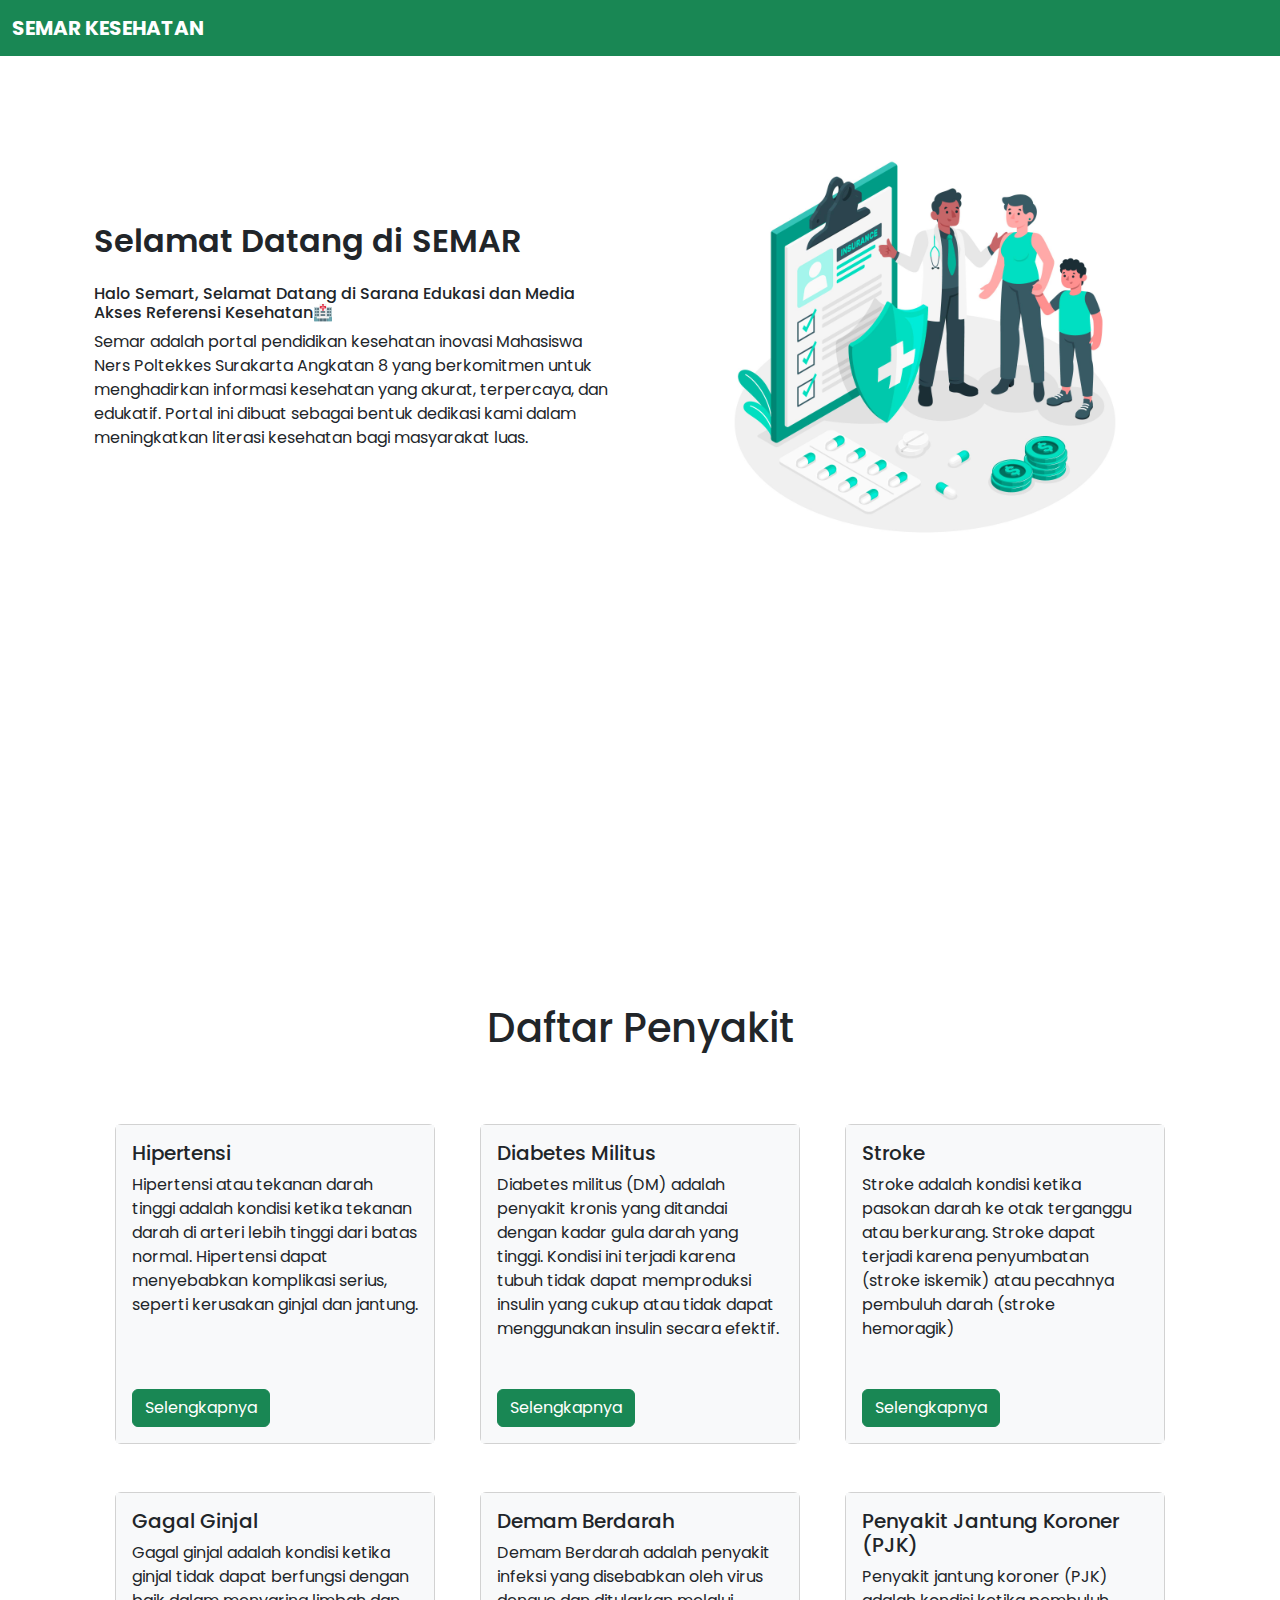
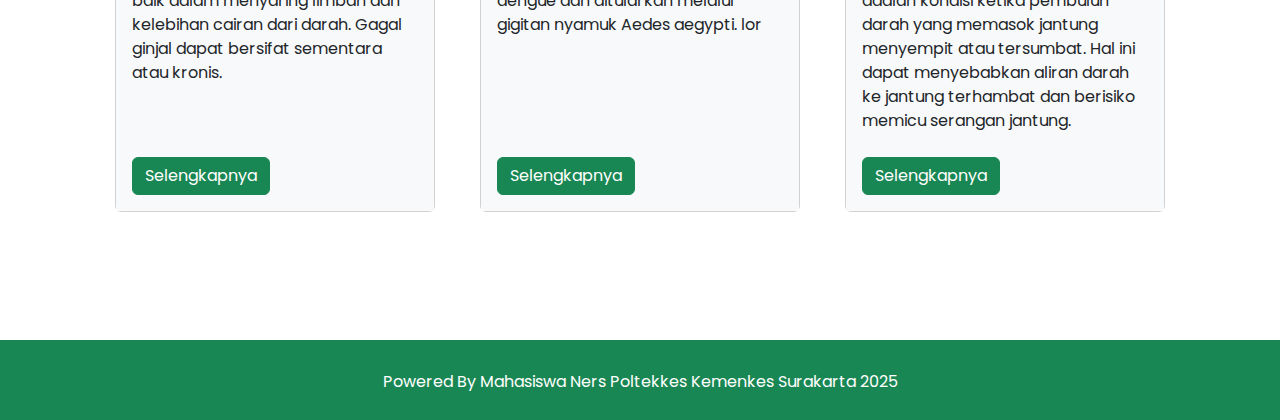
==== commit d448292a: "rev image" ====
--- a/index.html
+++ b/index.html
@@ -29,7 +29,7 @@
           <div class="row justify-content-center align-items-center pt-4">
             <div class="col-6 my-2 p-2 teks-head">
               <div class="kesehatan px-3">
-                <h1 class="fw-bold mb-4">Selamat Datang di SEMAR</h1>
+                <h2 class="fw-semibold mb-4">Selamat Datang di SEMAR</h2>
                 <h6>
                   Halo Semart, Selamat Datang di Sarana Edukasi dan Media Akses
                   Referensi Kesehatan🏥
@@ -167,16 +167,13 @@
                 class="card-body bg-light d-flex flex-column justify-content-between"
               >
                 <div class="deskripsi">
-                  <h5 class="card-title">Penyakit Jantung</h5>
+                  <h5 class="card-title">Penyakit Jantung Koroner (PJK)</h5>
                   <p class="card-text">
-                    Lorem ipsum dolor sit, amet consectetur adipisicing elit.
-                    Quasi harum suscipit nulla autem unde, impedit pariatur
-                    quia, id accusantium omnis, asperiores assumenda doloremque
-                    debitis dolores inventore ex illo ullam et.
+                    Penyakit jantung koroner (PJK) adalah kondisi ketika pembuluh darah yang memasok jantung menyempit atau tersumbat. Hal ini dapat menyebabkan aliran darah ke jantung terhambat dan berisiko memicu serangan jantung.
                   </p>
                 </div>
                 <div class="selengkapnya">
-                  <a href="#" class="tombolNext btn btn-success"
+                  <a href="page/penyakit-jantung-koroner.html" class="tombolNext btn btn-success"
                     >Selengkapnya</a
                   >
                 </div>
--- a/style.css
+++ b/style.css
@@ -1,3 +1,9 @@
+@import url('https://fonts.googleapis.com/css2?family=Poppins:ital,wght@0,100;0,200;0,300;0,400;0,500;0,600;0,700;0,800;0,900;1,100;1,200;1,300;1,400;1,500;1,600;1,700;1,800;1,900&display=swap');
+
+* {
+    font-family: "Poppins", serif;
+}
+
 footer {
     color: white;
     padding-top: 20px;
@@ -15,7 +21,7 @@
 
 .card {
     width: 20rem;
-    height: 18rem;
+    height: 20rem;
 }
 
 .penyakit {
